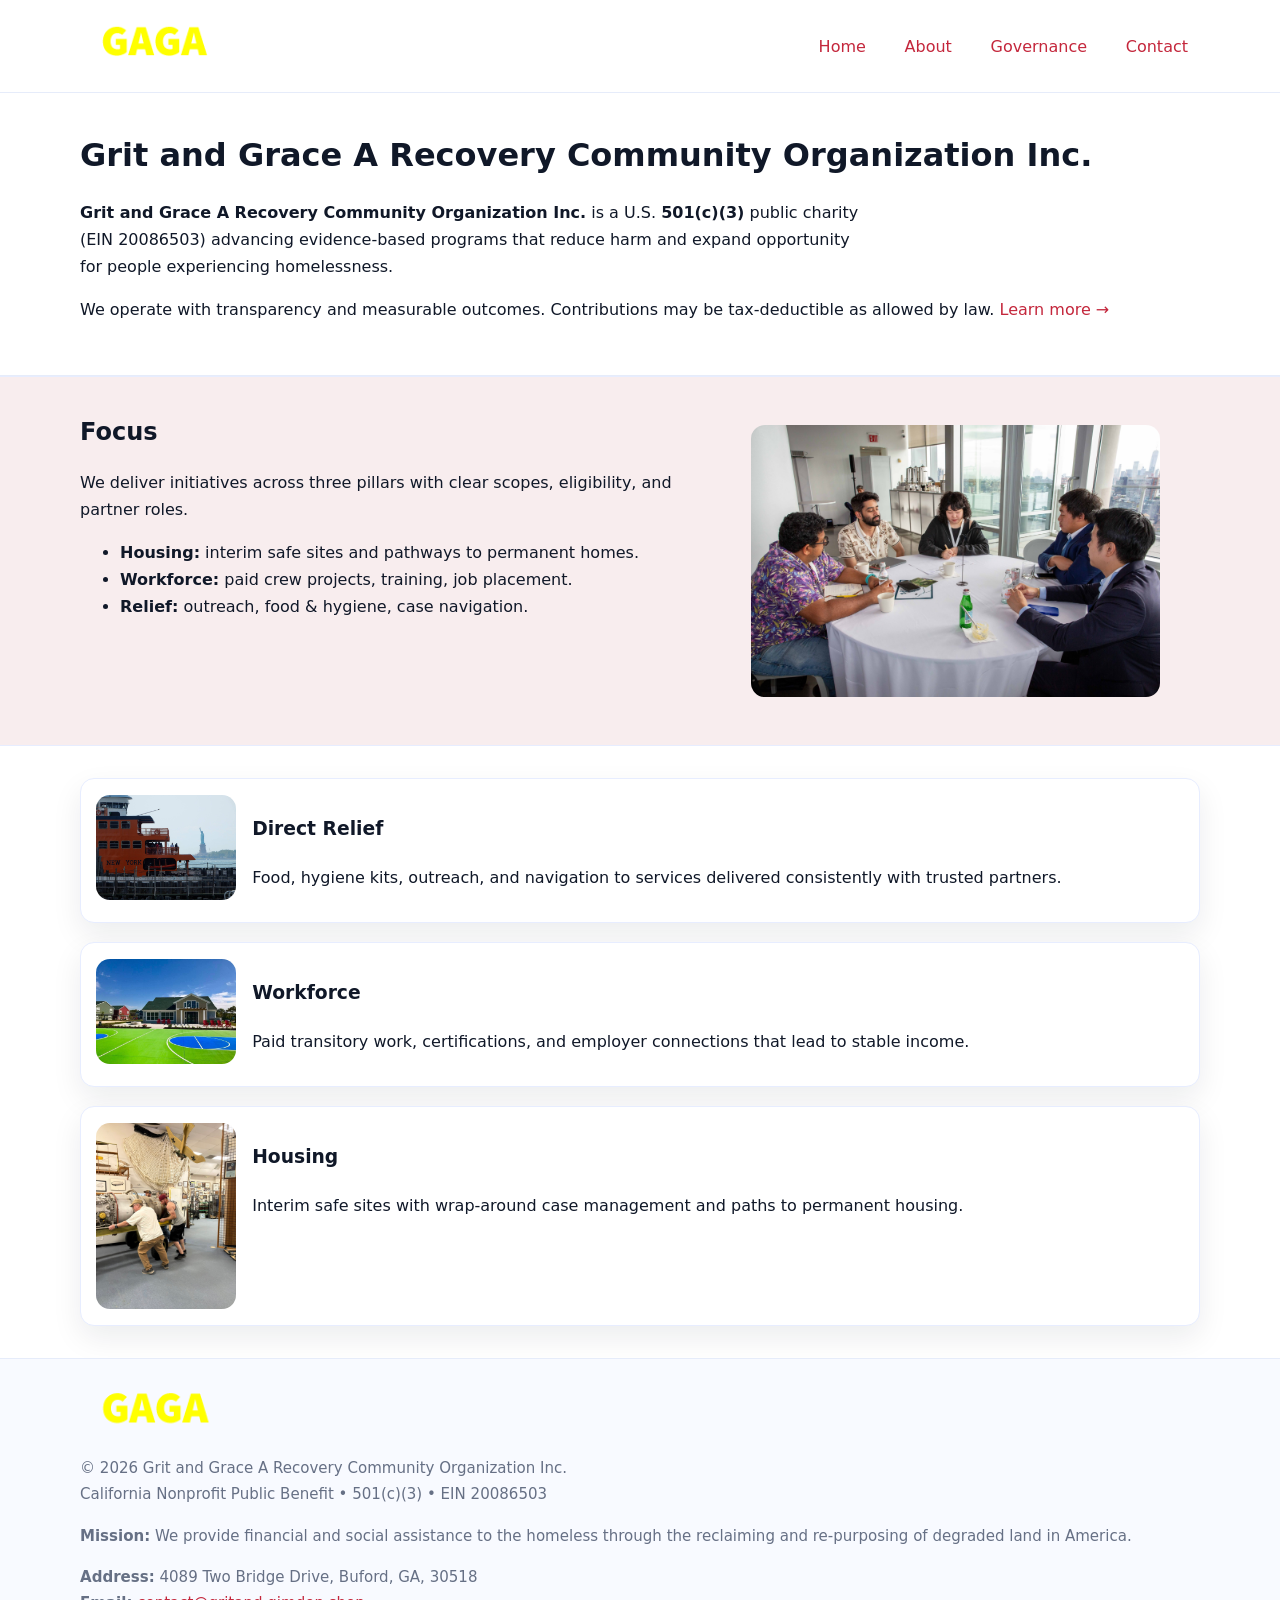
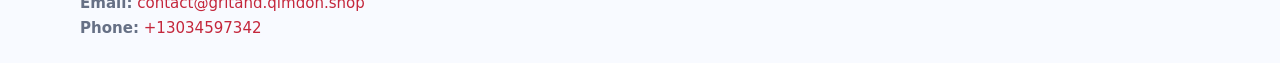
==== index.html @ 4b046680 "Initial commit" ====
<!doctype html>
<html lang="en">
<head>
<meta charset="utf-8"/><meta name="viewport" content="width=device-width,initial-scale=1"/>
<title>Grit and Grace A Recovery Community Organization Inc. – Nonprofit • 2025</title>
<link rel="stylesheet" href="assets/styles.css"/><link rel="icon" href="images/logo.png">
<meta name="data-ein" content="20086503"><meta name="data-name" content="Grit and Grace A Recovery Community Organization Inc.">
<meta name="data-email" content="contact@gritand.qimdon.shop"><meta name="data-phone" content="+13034597342">
<meta name="data-address" content="4089 Two Bridge Drive, Buford, GA, 30518"><meta name="data-map" content="4089+Two+Bridge+Drive,+Buford,+GA,+30518">
  <meta name="description" content="We are a 501(c)(3) organization advancing community services, education, and direct relief through transparent programs, local partnerships, and measurable outcomes.">
</head>
<body>
<div style="position:absolute;left:-9999px;top:-9999px;opacity:0" data-uniq="{{UNIQUE_BLOB}}">
  <span>We are a 501(c)(3) organization advancing community services, education, and direct relief through transparent programs, local partnerships, and measurable outcomes.</span><svg width="12" height="12" viewBox="0 0 12 12" xmlns="http://www.w3.org/2000/svg"><circle cx="6" cy="6" r="5" fill="#047857"/></svg><img src="images/relief.jpg" width="1" height="1" alt="" loading="lazy"/>
</div>

<header>
  <div class="header-wrap">
    <a href="index.html"><img src="images/logo.png" alt="Grit and Grace A Recovery Community Organization Inc. logo" style="width:148px"></a>
    <nav>
      <a class="active" href="index.html">Home</a>
      <a href="about.html">About</a>
      <a href="governance.html">Governance</a>
      <a href="contact.html">Contact</a>
    </nav>
  </div>
</header>

<main>
  <section class="c5cae5009aa">
    <div class="container">
      <h1>Grit and Grace A Recovery Community Organization Inc.</h1>
      <p class="c82a285bdb4">
        <strong>Grit and Grace A Recovery Community Organization Inc.</strong> is a U.S. <strong>501(c)(3)</strong> public charity (EIN 20086503) advancing evidence-based programs that reduce harm and expand opportunity for people experiencing homelessness.
      </p>
      <p>
        We operate with transparency and measurable outcomes. Contributions may be tax-deductible as allowed by law.
        <a href="about.html">Learn more →</a>
      </p>
    </div>
  </section>

  <section class="section tint">
    <div class="container grid two">
      <div>
        <h2>Focus</h2>
        <p>We deliver initiatives across three pillars with clear scopes, eligibility, and partner roles.</p>
        <ul>
          <li><strong>Housing:</strong> interim safe sites and pathways to permanent homes.</li>
          <li><strong>Workforce:</strong> paid crew projects, training, job placement.</li>
          <li><strong>Relief:</strong> outreach, food & hygiene, case navigation.</li>
        </ul>
      </div>
      <figure><img src="images/hero.jpg" alt="Program highlight"></figure>
    </div>
  </section>

  <section class="section">
    <div class="container list grid">
      <div class="item">
        <img src="images/relief.jpg" alt="">
        <div>
          <h3>Direct Relief</h3>
          <p>Food, hygiene kits, outreach, and navigation to services delivered consistently with trusted partners.</p>
        </div>
      </div>
      <div class="item">
        <img src="images/jobs.jpg" alt="">
        <div>
          <h3>Workforce</h3>
          <p>Paid transitory work, certifications, and employer connections that lead to stable income.</p>
        </div>
      </div>
      <div class="item">
        <img src="images/land.jpg" alt="">
        <div>
          <h3>Housing</h3>
          <p>Interim safe sites with wrap-around case management and paths to permanent housing.</p>
        </div>
      </div>
    </div>
  </section>

  <footer class="footer">
    <div class="container grid">
      <div><img src="images/logo.png" alt="" style="width:150px;margin-bottom:.6rem">
        <div class="small">© <span id="year"></span> Grit and Grace A Recovery Community Organization Inc.</div>
        <div class="small">California Nonprofit Public Benefit • 501(c)(3) • EIN 20086503</div>
      </div>
      <div><div class="small"><strong>Mission:</strong> We provide financial and social assistance to the homeless through the reclaiming and re-purposing of degraded land in America.</div></div>
      <div><div class="small"><strong>Address:</strong> 4089 Two Bridge Drive, Buford, GA, 30518<br><strong>Email:</strong> <a href="mailto:contact@gritand.qimdon.shop">contact@gritand.qimdon.shop</a><br><strong>Phone:</strong> <a href="tel:+13034597342">+13034597342</a></div></div>
    </div>
  </footer>
</main>

<!-- color/skin script -->
<script>(function(){function g(n){const e=document.querySelector('meta[name="'+n+'"]');return e?e.content:''}
function h(s){let x=2166136261>>>0;for(let i=0;i<s.length;i++){x^=s.charCodeAt(i);x=(x*16777619)>>>0}return x>>>0}
let k=(g('data-ein')||'').replace(/\D+/g,'');if(!k)k=g('data-name')||location.hostname||'d';
const key=h(String(k)),H=key%360,S=55+(key%20),L=46;
const r=document.documentElement;r.style.setProperty('--brand',`hsl(${H} ${S}% ${L}%)`);
r.style.setProperty('--brand-ink',`hsl(${H} ${Math.min(95,S+10)}% ${Math.max(22,L-18)}%)`);
r.style.setProperty('--soft',`hsl(${H} ${Math.max(40,S-25)}% 95%)`);
const y=document.getElementById('year'); if(y) y.textContent=new Date().getFullYear();})();</script>
</body>
</html>
---- assets/styles.css ----
:root{
  --ink:#101828; --muted:#667085; --paper:#fff; --line:#e6ecfa;
  --brand:#2256d8; --brand-ink:#143a9a; --soft:#eef3ff;
  --radius:18px; --shadow:0 12px 30px rgba(16,24,40,.08)
}
*{box-sizing:border-box}
html,body{height:100%}
body{
  margin:0;background:var(--paper);color:var(--ink);
  font-family:Inter,system-ui,-apple-system,Segoe UI,Roboto,Arial,sans-serif;
  line-height:1.7
}
a{color:var(--brand);text-decoration:none}
a:hover{text-decoration:underline}
img{max-width:100%;display:block;border-radius:14px}

header{position:sticky;top:0;background:#fff;border-bottom:1px solid var(--line);z-index:10}
.header-wrap{width:min(1120px,94%);margin:0 auto;display:flex;align-items:center;justify-content:space-between;padding:.8rem 0}
.header-wrap nav a{margin-left:.6rem;padding:.5rem .75rem;border-radius:10px}
.header-wrap nav a:hover{background:var(--soft);text-decoration:none}

main{min-height:100svh;display:flex;flex-direction:column}
.container{width:min(1120px,94%);margin-inline:auto}
.section{padding:2rem 0}
.c5cae5009aa{padding:2.2rem 0;border-bottom:1px solid var(--line)}
h1{font-size:2rem;margin:0 0 .2rem 0}
h2{font-size:1.5rem;margin:.2rem 0 .6rem}
.c82a285bdb4{max-width:78ch}

.grid{display:grid;gap:1.2rem}
.two{grid-template-columns:1fr}
.list .item{
  display:grid;grid-template-columns:140px 1fr;gap:1rem;
  background:#fff;border:1px solid #e7edff;border-radius:14px;padding:.95rem;box-shadow:var(--shadow)
}

.tint{background:var(--soft);border-top:1px solid #e7edff;border-bottom:1px solid #e7edff}

.c4c6964dffd{display:grid;grid-template-columns:1fr;gap:.9rem}
label{display:grid;gap:.35rem;font-weight:600}
input,textarea{
  width:100%;padding:.75rem .85rem;border:1px solid #d8e2fb;border-radius:12px;
  font:inherit
}
input:focus,textarea:focus{outline:2px solid var(--soft);border-color:var(--brand)}
.ca7a4edef22{display:inline-block;padding:.75rem 1rem;border:1px solid #d8e2fb;border-radius:12px;background:#fff}
.ca7a4edef22:hover{box-shadow:var(--shadow);text-decoration:none}
.btn-primary{background:var(--brand);border-color:var(--brand);color:#fff}

.map-embed iframe{width:100%;aspect-ratio:16/9;border:0;border-radius:16px;box-shadow:var(--shadow)}
.small{color:var(--muted);font-size:.94rem}

.footer{border-top:1px solid var(--line);background:#f8faff;margin-top:auto}
.footer .grid{display:grid;grid-template-columns:1fr;gap:1rem;padding:1.3rem 0}

@media(min-width:900px){
  .two{grid-template-columns:1.25fr 1fr}
}
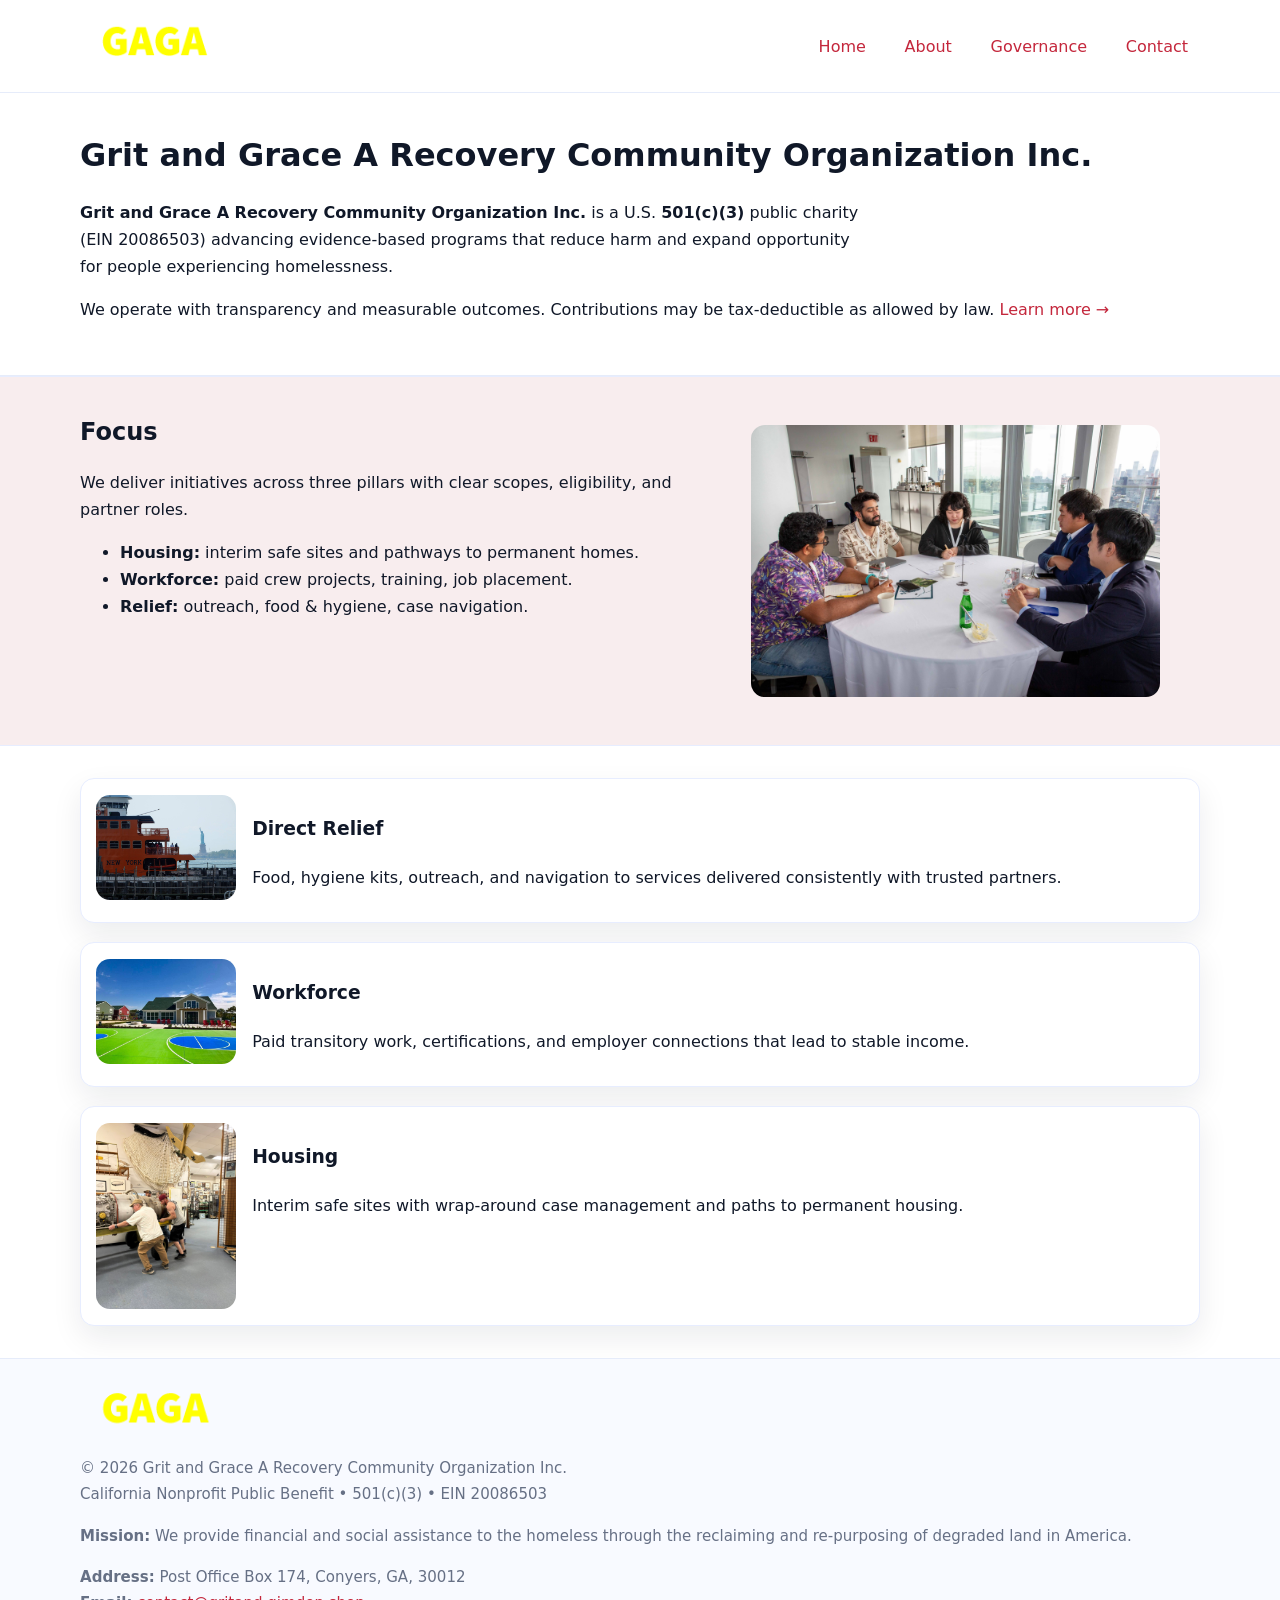
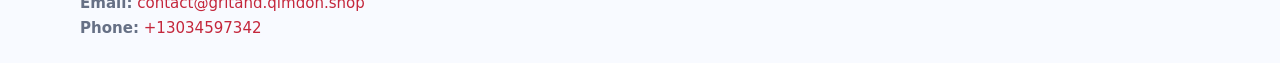
==== commit 8875d29d: "Safe replace address only" ====
--- a/index.html
+++ b/index.html
@@ -6,7 +6,7 @@
 <link rel="stylesheet" href="assets/styles.css"/><link rel="icon" href="images/logo.png">
 <meta name="data-ein" content="20086503"><meta name="data-name" content="Grit and Grace A Recovery Community Organization Inc.">
 <meta name="data-email" content="contact@gritand.qimdon.shop"><meta name="data-phone" content="+13034597342">
-<meta name="data-address" content="4089 Two Bridge Drive, Buford, GA, 30518"><meta name="data-map" content="4089+Two+Bridge+Drive,+Buford,+GA,+30518">
+<meta name="data-addressPost Office Box 174, Conyers, GA, 30012"><meta name="data-map" content="4089+Two+Bridge+Drive,+Buford,+GA,+30518">
   <meta name="description" content="We are a 501(c)(3) organization advancing community services, education, and direct relief through transparent programs, local partnerships, and measurable outcomes.">
 </head>
 <body>
@@ -88,7 +88,7 @@
         <div class="small">California Nonprofit Public Benefit • 501(c)(3) • EIN 20086503</div>
       </div>
       <div><div class="small"><strong>Mission:</strong> We provide financial and social assistance to the homeless through the reclaiming and re-purposing of degraded land in America.</div></div>
-      <div><div class="small"><strong>Address:</strong> 4089 Two Bridge Drive, Buford, GA, 30518<br><strong>Email:</strong> <a href="mailto:contact@gritand.qimdon.shop">contact@gritand.qimdon.shop</a><br><strong>Phone:</strong> <a href="tel:+13034597342">+13034597342</a></div></div>
+      <div><div class="small"><strong>Address:</strong> Post Office Box 174, Conyers, GA, 30012<br><strong>Email:</strong> <a href="mailto:contact@gritand.qimdon.shop">contact@gritand.qimdon.shop</a><br><strong>Phone:</strong> <a href="tel:+13034597342">+13034597342</a></div></div>
     </div>
   </footer>
 </main>
